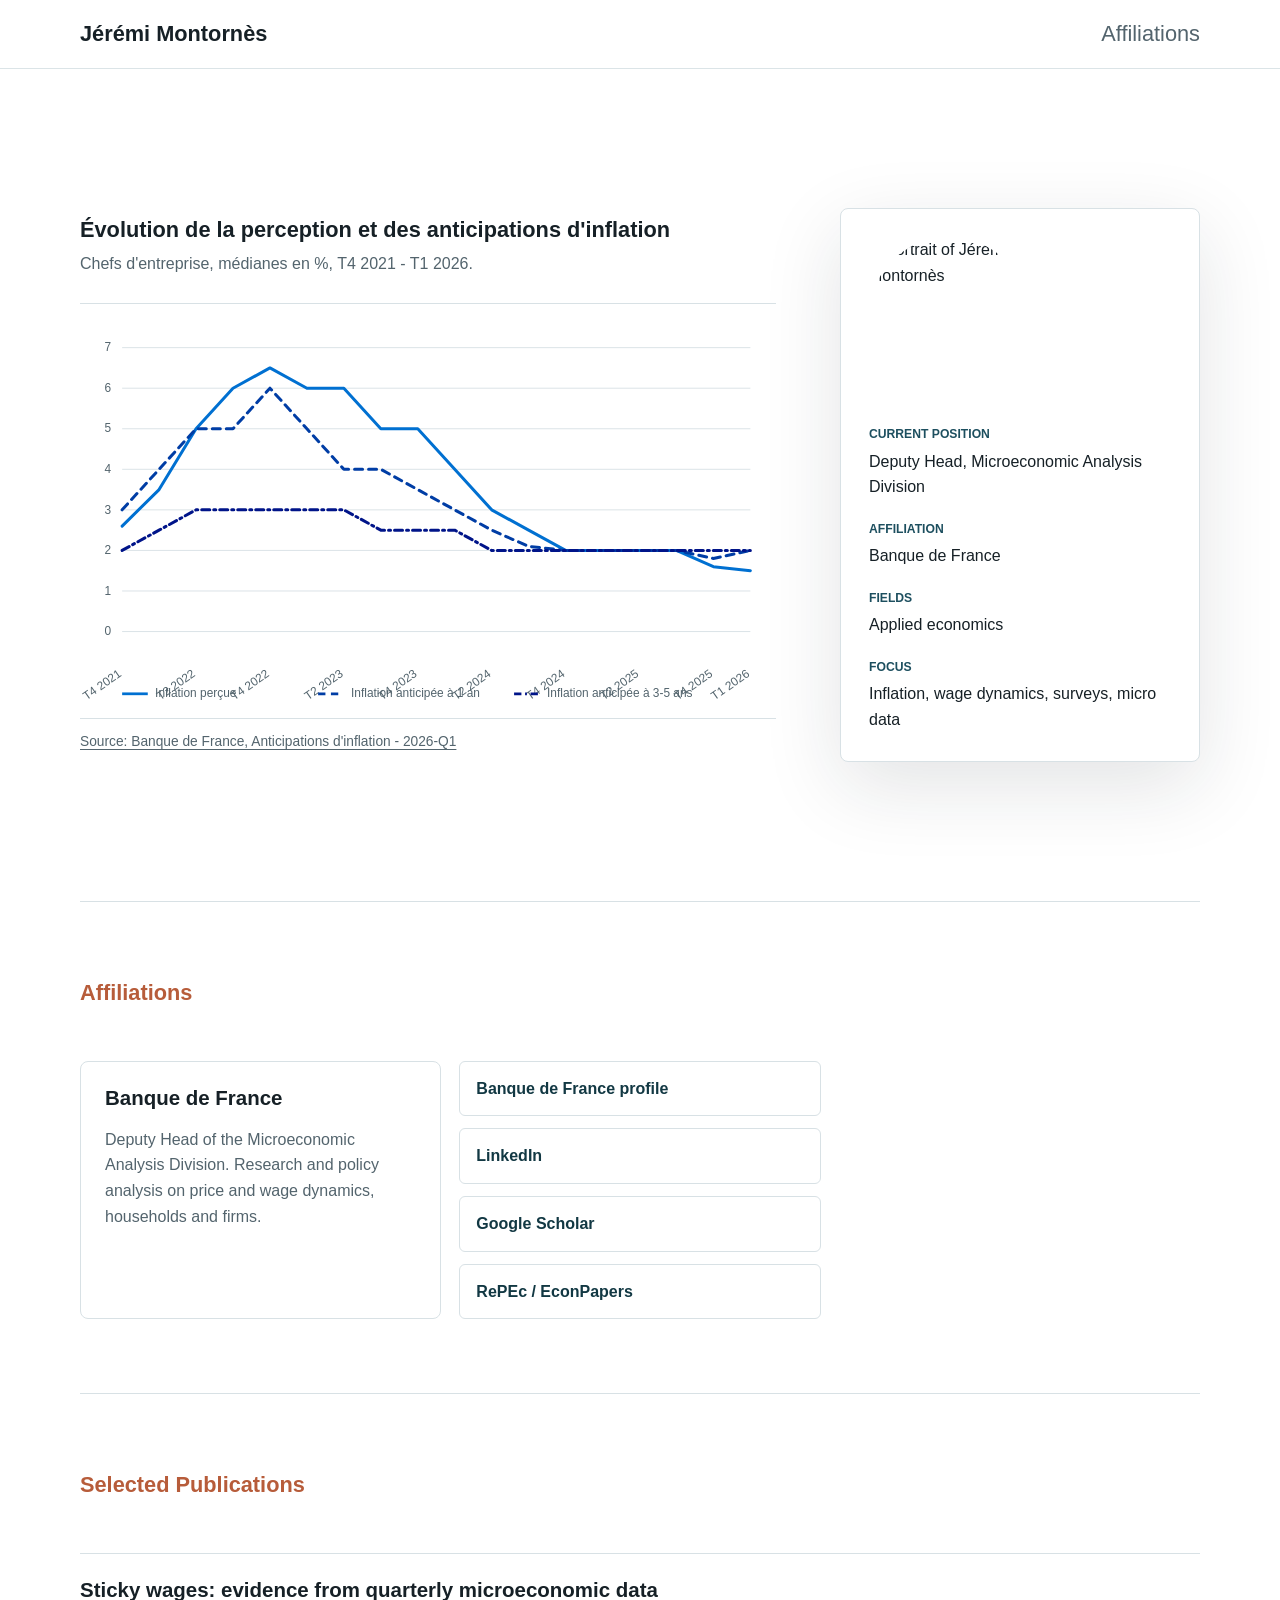
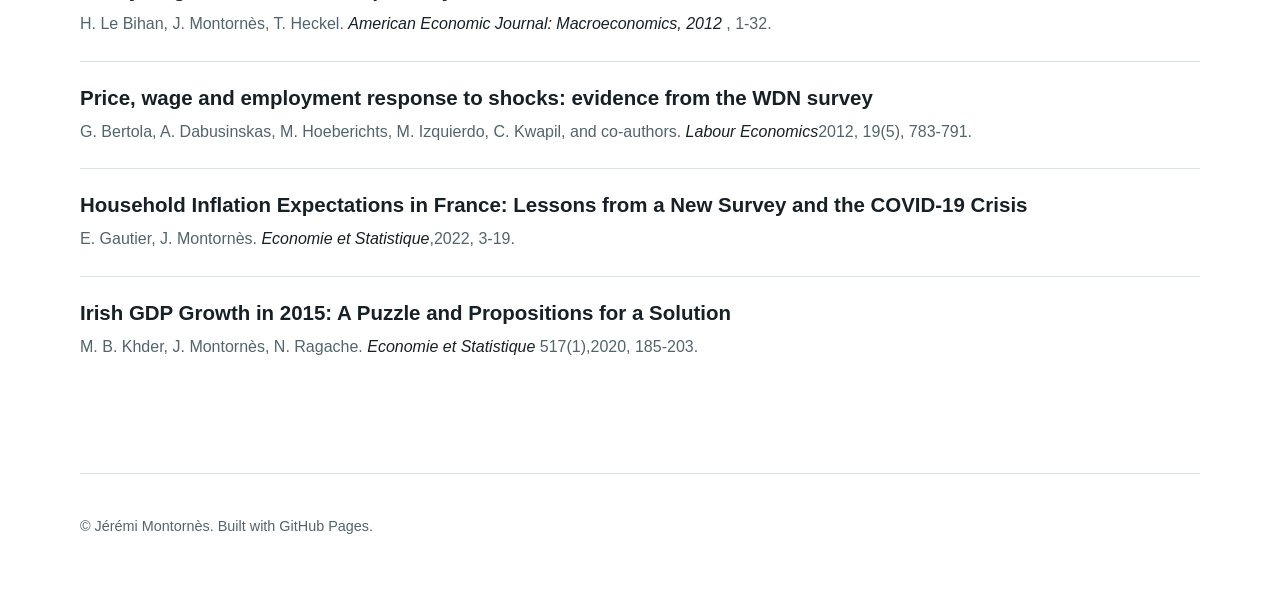
==== index.html @ 0c1a1289 "Remove chart label" ====
<!doctype html>
<html lang="en">
<head>
  <meta charset="utf-8">
  <meta name="viewport" content="width=device-width, initial-scale=1">
  <title>Jérémi Montornès | Applied Economist</title>
  <meta name="description" content="Jérémi Montornès is Deputy Head of the Microeconomic Analysis Division at Banque de France, working on inflation, wage dynamics, input-output models, and economic shocks.">
  <meta property="og:title" content="Jérémi Montornès | Applied Economist">
  <meta property="og:description" content="Research on inflation, wage dynamics, input-output analysis">
  <meta property="og:type" content="website">
  <meta name="theme-color" content="#1d4f5f">
  <link rel="stylesheet" href="styles.css">
</head>
<body>
  <header class="site-header">
    <nav class="nav" aria-label="Main navigation">
      <a class="brand" href="#top">Jérémi Montornès</a>
      <div class="nav-links">
        <a href="#affiliations">Affiliations</a>
      </div>
    </nav>
  </header>

  <main id="top">
    <section class="hero" aria-label="Introduction">
      <div class="hero-content">
        <section class="chart-card" aria-labelledby="inflation-chart-title">
          <div class="chart-heading">
            <h2 id="inflation-chart-title">Évolution de la perception et des anticipations d'inflation</h2>
            <p>Chefs d'entreprise, médianes en %, T4 2021 - T1 2026.</p>
          </div>
          <div class="chart-wrap">
            <svg id="inflation-chart" role="img" aria-label="Évolution de la perception et des anticipations d'inflation, médianes en pourcentage"></svg>
            <div class="chart-tooltip" id="chart-tooltip" aria-hidden="true"></div>
          </div>
          <a class="chart-source" href="https://www.banque-france.fr/fr/statistiques/inflation/anticipations-dinflation-2026-q1">Source: Banque de France, Anticipations d'inflation - 2026-Q1</a>
        </section>
      </div>
      <aside class="profile-panel" aria-label="Profile summary">
        <img src="https://avatars.githubusercontent.com/u/39963079?v=4" alt="Portrait of Jérémi Montornès" width="160" height="160">
        <dl>
          <div>
            <dt>Current position</dt>
            <dd>Deputy Head, Microeconomic Analysis Division</dd>
          </div>
          <div>
            <dt>Affiliation</dt>
            <dd>Banque de France</dd>
          </div>
          <div>
            <dt>Fields</dt>
            <dd>Applied economics</dd>
          </div>
          <div>
            <dt>Focus</dt>
            <dd>Inflation, wage dynamics, surveys, micro data</dd>
          </div>
        </dl>
      </aside>
    </section>

    <section class="section affiliations" id="affiliations" aria-label="Affiliations">
      <div class="section-heading">
        <p class="eyebrow">Affiliations</p>
      </div>
      <div class="affiliation-layout">
        <article class="affiliation-card">
          <h3>Banque de France</h3>
          <p>Deputy Head of the Microeconomic Analysis Division. Research and policy analysis on price and wage dynamics, households and firms.</p>
        </article>
        <div class="profile-links" aria-label="Professional profiles">
          <a href="https://www.banque-france.fr/en/jeremi-montornes">Banque de France profile</a>
          <a href="https://fr.linkedin.com/in/jeremi-montornes-631a492a8">LinkedIn</a>
          <a href="https://scholar.google.com/citations?user=63_15jwAAAAJ&hl=fr">Google Scholar</a>
          <a href="https://econpapers.repec.org/RAS/pmo1217.htm">RePEc / EconPapers</a>
        </div>
      </div>
    </section>

    <section class="section publications" id="publications" aria-label="Selected Publications">
      <div class="section-heading">
        <p class="eyebrow">Selected Publications</p>
      </div>
      <ol class="publication-list">
        <li>
          <h3>Sticky wages: evidence from quarterly microeconomic data</h3>
          <p>H. Le Bihan, J. Montornès, T. Heckel. <span>American Economic Journal: Macroeconomics, 2012 </span>, 1-32.</p>
        </li>
        <li>
          <h3>Price, wage and employment response to shocks: evidence from the WDN survey  </h3>
          <p>G. Bertola, A. Dabusinskas, M. Hoeberichts, M. Izquierdo, C. Kwapil, and co-authors. <span>Labour Economics</span>2012, 19(5), 783-791.</p>
        </li>
        <li>
          <h3>Household Inflation Expectations in France: Lessons from a New Survey and the COVID-19 Crisis  </h3>
          <p>E. Gautier, J. Montornès. <span>Economie et Statistique</span>,2022, 3-19.</p>
        </li>
        <li>
          <h3>Irish GDP Growth in 2015: A Puzzle and Propositions for a Solution  </h3>
          <p>M. B. Khder, J. Montornès, N. Ragache. <span>Economie et Statistique</span> 517(1),2020, 185-203.</p>
        </li>
      </ol>
    </section>

  </main>

  <footer class="footer">
    <p>© Jérémi Montornès. Built with GitHub Pages.</p>
  </footer>
  <script src="chart.js"></script>
</body>
</html>
---- styles.css ----
:root {
  color-scheme: light;
  --ink: #162026;
  --muted: #53646d;
  --line: #d8e1e5;
  --paper: #ffffff;
  --surface: #ffffff;
  --accent: #1d4f5f;
  --accent-strong: #123843;
  --warm: #b75c3a;
  --shadow: 0 24px 80px rgba(22, 32, 38, 0.12);
}

* {
  box-sizing: border-box;
}

html {
  scroll-behavior: smooth;
}

body {
  margin: 0;
  background: var(--paper);
  color: var(--ink);
  font-family: Arial, Helvetica, sans-serif;
  line-height: 1.6;
}

a {
  color: inherit;
  text-decoration-thickness: 0.08em;
  text-underline-offset: 0.22em;
}

.site-header {
  position: sticky;
  top: 0;
  z-index: 10;
  border-bottom: 1px solid rgba(216, 225, 229, 0.9);
  background: rgba(255, 255, 255, 0.92);
  backdrop-filter: blur(14px);
}

.nav {
  display: flex;
  align-items: center;
  justify-content: space-between;
  width: min(1120px, calc(100% - 40px));
  min-height: 68px;
  margin: 0 auto;
  gap: 24px;
}

.brand {
  font-size: 1.36rem;
  font-weight: 700;
  letter-spacing: 0;
  text-decoration: none;
}

.nav-links {
  display: flex;
  flex-wrap: wrap;
  gap: 18px;
  color: var(--muted);
  font-size: 1.36rem;
}

.nav-links a {
  text-decoration: none;
}

.nav-links a:hover {
  color: var(--accent);
}

.nav-links a[aria-current="page"] {
  color: var(--accent);
  font-weight: 700;
}

main {
  width: min(1120px, calc(100% - 40px));
  margin: 0 auto;
}

.hero {
  display: grid;
  grid-template-columns: minmax(0, 1fr) 360px;
  align-items: center;
  gap: 64px;
  min-height: calc(100vh - 68px);
  padding: 72px 0;
}

.hero-content {
  max-width: 720px;
}

.chart-card {
  width: 100%;
}

.chart-heading {
  max-width: 660px;
}

.chart-heading h2 {
  margin: 0;
  max-width: 660px;
  font-size: 1.36rem;
  line-height: 1.25;
}

.chart-heading p:last-child {
  margin: 8px 0 0;
  color: var(--muted);
}

.chart-wrap {
  position: relative;
  margin-top: 26px;
  border-top: 1px solid var(--line);
  border-bottom: 1px solid var(--line);
  padding: 18px 0 12px;
}

#inflation-chart {
  display: block;
  width: 100%;
  min-height: 360px;
}

.chart-grid {
  stroke: var(--line);
  stroke-width: 1;
}

.chart-axis-label,
.chart-legend-label {
  fill: var(--muted);
  font-size: 13px;
}

.chart-line {
  vector-effect: non-scaling-stroke;
}

.chart-tooltip {
  position: absolute;
  z-index: 2;
  display: grid;
  gap: 3px;
  width: 210px;
  border: 1px solid var(--line);
  border-radius: 6px;
  background: #ffffff;
  box-shadow: 0 12px 36px rgba(22, 32, 38, 0.12);
  padding: 10px 12px;
  color: var(--ink);
  font-size: 0.82rem;
  pointer-events: none;
}

.chart-tooltip[aria-hidden="true"] {
  display: none;
}

.chart-source {
  display: inline-block;
  margin-top: 12px;
  color: var(--muted);
  font-size: 0.86rem;
}

.eyebrow {
  margin: 0 0 14px;
  color: var(--warm);
  font-size: 1.36rem;
  font-weight: 700;
  letter-spacing: 0;
}

h1,
h2,
h3,
p {
  overflow-wrap: anywhere;
}

h1 {
  margin: 0;
  max-width: 880px;
  font-size: clamp(3.4rem, 7vw, 7rem);
  line-height: 0.96;
  letter-spacing: 0;
}

.lead {
  max-width: 660px;
  margin: 28px 0 0;
  color: var(--muted);
  font-size: 1.36rem;
}

.hero-actions {
  display: flex;
  flex-wrap: wrap;
  gap: 12px;
  margin-top: 34px;
}

.button {
  display: inline-flex;
  align-items: center;
  min-height: 46px;
  border: 1px solid var(--accent);
  border-radius: 6px;
  padding: 10px 18px;
  font-size: 0.94rem;
  font-weight: 700;
  text-decoration: none;
}

.button.primary {
  background: var(--accent);
  color: #ffffff;
}

.button.secondary {
  color: var(--accent-strong);
}

.button:hover {
  transform: translateY(-1px);
}

.profile-panel {
  border: 1px solid var(--line);
  border-radius: 8px;
  background: var(--surface);
  box-shadow: var(--shadow);
  padding: 28px;
}

.profile-panel img {
  display: block;
  width: 160px;
  height: 160px;
  border-radius: 50%;
  margin-bottom: 28px;
  object-fit: cover;
}

dl,
dd {
  margin: 0;
}

.profile-panel dl {
  display: grid;
  gap: 20px;
}

dt {
  color: var(--accent);
  font-size: 0.76rem;
  font-weight: 700;
  text-transform: uppercase;
}

dd {
  margin-top: 4px;
  color: var(--ink);
}

.section {
  border-top: 1px solid var(--line);
  padding: 74px 0;
}

.section-heading {
  display: grid;
  grid-template-columns: 260px minmax(0, 1fr);
  gap: 48px;
  align-items: start;
  margin-bottom: 36px;
}

h2 {
  margin: 0;
  max-width: 780px;
  font-size: clamp(2rem, 4vw, 3.6rem);
  line-height: 1.05;
  letter-spacing: 0;
}

.research-grid,
.affiliation-layout {
  display: grid;
  grid-template-columns: repeat(3, minmax(0, 1fr));
  gap: 18px;
}

.research-grid article,
.affiliation-card {
  min-height: 210px;
  border: 1px solid var(--line);
  border-radius: 8px;
  background: rgba(255, 255, 255, 0.72);
  padding: 24px;
}

.affiliation-layout {
  align-items: stretch;
}

.profile-links {
  display: grid;
  align-content: start;
  gap: 12px;
}

.profile-links a {
  border: 1px solid var(--line);
  border-radius: 6px;
  background: var(--surface);
  padding: 14px 16px;
  color: var(--accent-strong);
  font-weight: 700;
  text-decoration: none;
}

.profile-links a:hover,
.contact-links a:hover {
  border-color: var(--accent);
  color: var(--accent);
}

h3 {
  margin: 0;
  font-size: 1.28rem;
  line-height: 1.22;
  letter-spacing: 0;
}

.research-grid p,
.affiliation-card p,
.publication-list p {
  color: var(--muted);
}

.publication-list {
  display: grid;
  gap: 0;
  padding: 0;
  list-style: none;
}

.publication-list li {
  border-top: 1px solid var(--line);
  padding: 24px 0;
}

.publication-list p {
  margin: 8px 0 0;
}

.publication-list span {
  color: var(--ink);
  font-style: italic;
}

.contact {
  display: flex;
  align-items: center;
  justify-content: space-between;
  gap: 28px;
}

.contact-links {
  display: flex;
  flex-wrap: wrap;
  gap: 12px;
}

.contact-links a {
  border: 1px solid var(--line);
  border-radius: 6px;
  background: var(--surface);
  padding: 10px 14px;
  font-weight: 700;
  text-decoration: none;
}

.footer {
  width: min(1120px, calc(100% - 40px));
  margin: 0 auto;
  border-top: 1px solid var(--line);
  padding: 26px 0 38px;
  color: var(--muted);
  font-size: 0.9rem;
}

@media (max-width: 880px) {
  .nav {
    align-items: flex-start;
    flex-direction: column;
    justify-content: center;
    padding: 14px 0;
  }

  .hero {
    grid-template-columns: 1fr;
    gap: 36px;
    min-height: auto;
    padding: 54px 0;
  }

  .section-heading {
    grid-template-columns: 1fr;
    gap: 12px;
  }

  .research-grid,
  .affiliation-layout {
    grid-template-columns: 1fr;
  }

  .research-grid article,
  .affiliation-card {
    min-height: 0;
  }

  #inflation-chart {
    min-height: 300px;
  }

  .contact {
    align-items: flex-start;
    flex-direction: column;
  }

}

@media (max-width: 560px) {
  .nav,
  main,
  .footer {
    width: min(100% - 28px, 1120px);
  }

  .nav-links {
    gap: 12px;
    font-size: 0.86rem;
  }

  h1 {
    font-size: 3.1rem;
  }

  .lead {
    font-size: 1.16rem;
  }

  .profile-panel {
    padding: 22px;
  }

}
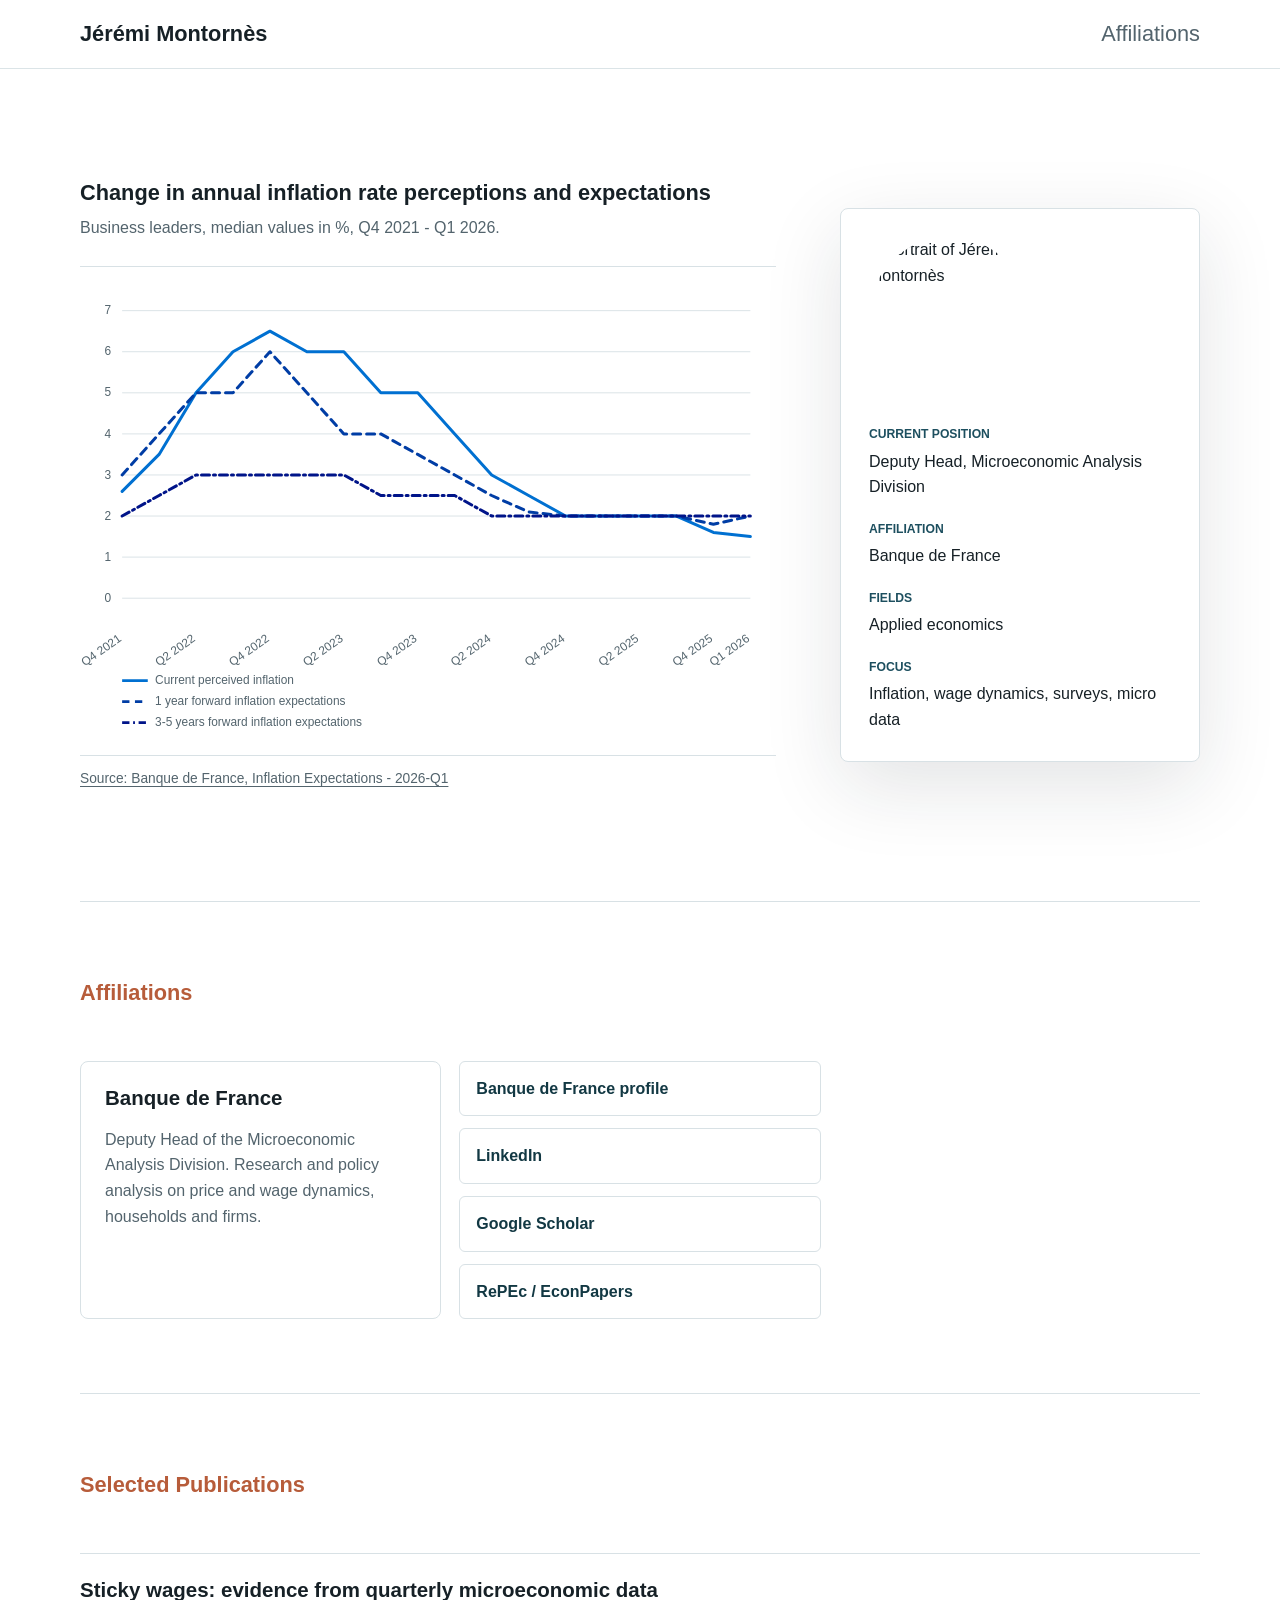
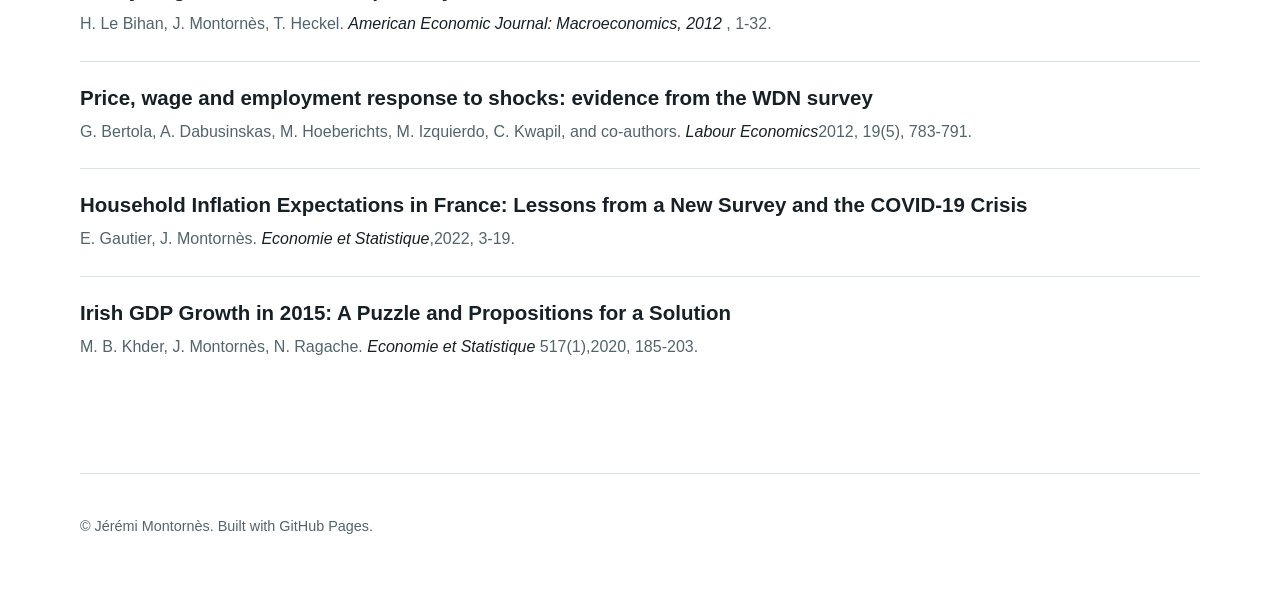
==== commit da404752: "Translate inflation chart to English" ====
--- a/index.html
+++ b/index.html
@@ -26,14 +26,14 @@
       <div class="hero-content">
         <section class="chart-card" aria-labelledby="inflation-chart-title">
           <div class="chart-heading">
-            <h2 id="inflation-chart-title">Évolution de la perception et des anticipations d'inflation</h2>
-            <p>Chefs d'entreprise, médianes en %, T4 2021 - T1 2026.</p>
+            <h2 id="inflation-chart-title">Change in annual inflation rate perceptions and expectations</h2>
+            <p>Business leaders, median values in %, Q4 2021 - Q1 2026.</p>
           </div>
           <div class="chart-wrap">
-            <svg id="inflation-chart" role="img" aria-label="Évolution de la perception et des anticipations d'inflation, médianes en pourcentage"></svg>
+            <svg id="inflation-chart" role="img" aria-label="Change in annual inflation rate perceptions and expectations, median values in percent"></svg>
             <div class="chart-tooltip" id="chart-tooltip" aria-hidden="true"></div>
           </div>
-          <a class="chart-source" href="https://www.banque-france.fr/fr/statistiques/inflation/anticipations-dinflation-2026-q1">Source: Banque de France, Anticipations d'inflation - 2026-Q1</a>
+          <a class="chart-source" href="https://www.banque-france.fr/en/statistics/inflation/inflation-expectations-2026-q1">Source: Banque de France, Inflation Expectations - 2026-Q1</a>
         </section>
       </div>
       <aside class="profile-panel" aria-label="Profile summary">
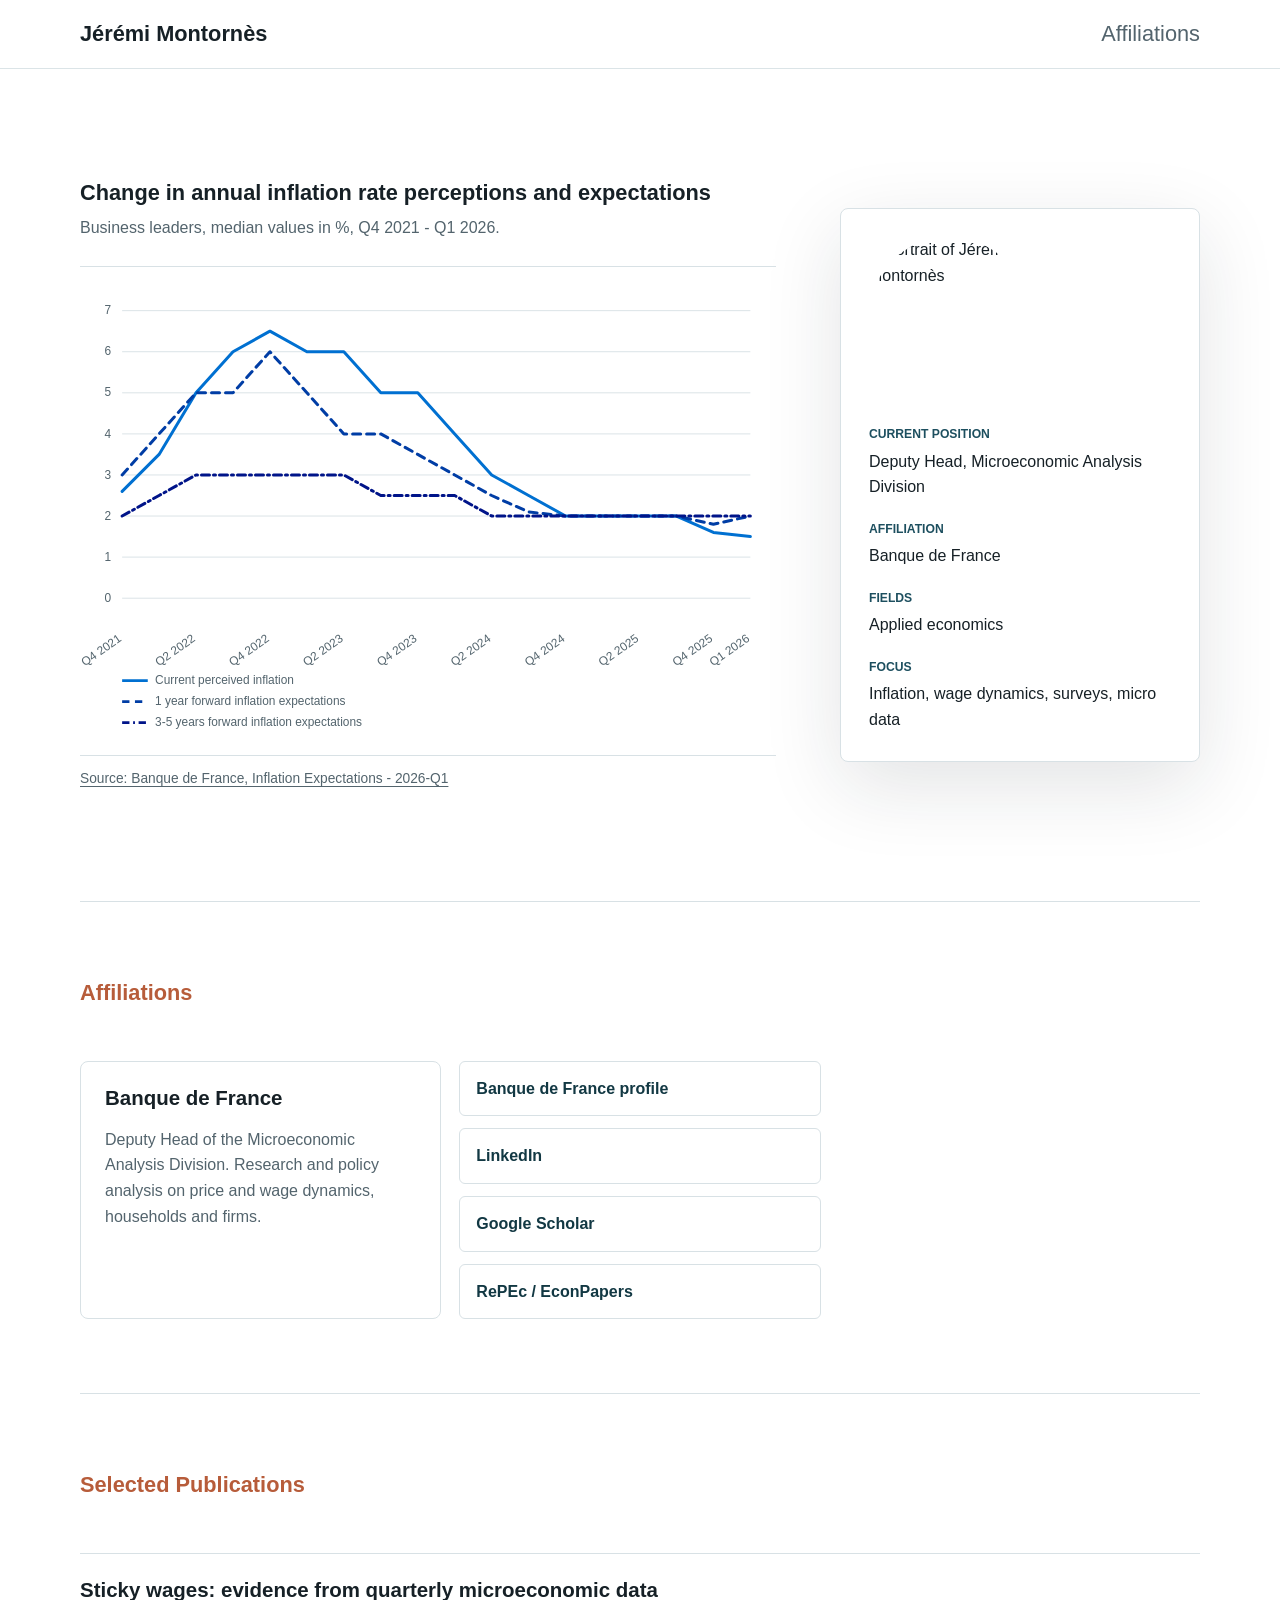
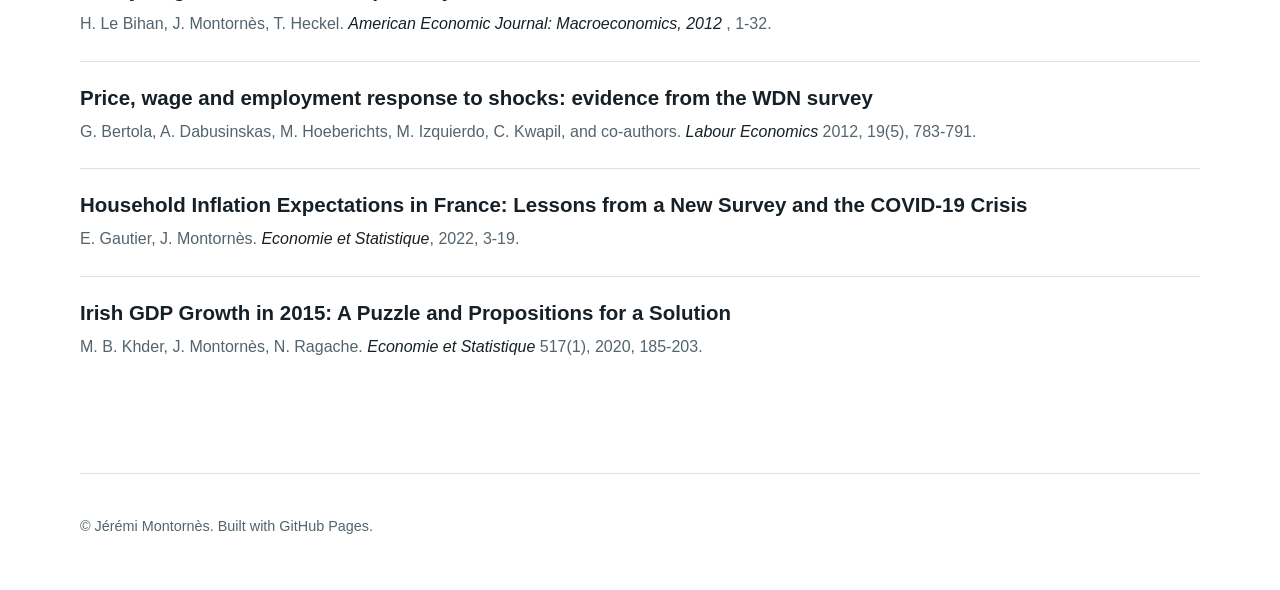
==== commit 7026e415: "Update index.html" ====
--- a/index.html
+++ b/index.html
@@ -88,15 +88,15 @@
         </li>
         <li>
           <h3>Price, wage and employment response to shocks: evidence from the WDN survey  </h3>
-          <p>G. Bertola, A. Dabusinskas, M. Hoeberichts, M. Izquierdo, C. Kwapil, and co-authors. <span>Labour Economics</span>2012, 19(5), 783-791.</p>
+          <p>G. Bertola, A. Dabusinskas, M. Hoeberichts, M. Izquierdo, C. Kwapil, and co-authors. <span>Labour Economics</span> 2012, 19(5), 783-791.</p>
         </li>
         <li>
           <h3>Household Inflation Expectations in France: Lessons from a New Survey and the COVID-19 Crisis  </h3>
-          <p>E. Gautier, J. Montornès. <span>Economie et Statistique</span>,2022, 3-19.</p>
+          <p>E. Gautier, J. Montornès. <span>Economie et Statistique</span>, 2022, 3-19.</p>
         </li>
         <li>
           <h3>Irish GDP Growth in 2015: A Puzzle and Propositions for a Solution  </h3>
-          <p>M. B. Khder, J. Montornès, N. Ragache. <span>Economie et Statistique</span> 517(1),2020, 185-203.</p>
+          <p>M. B. Khder, J. Montornès, N. Ragache. <span>Economie et Statistique</span> 517(1), 2020, 185-203.</p>
         </li>
       </ol>
     </section>
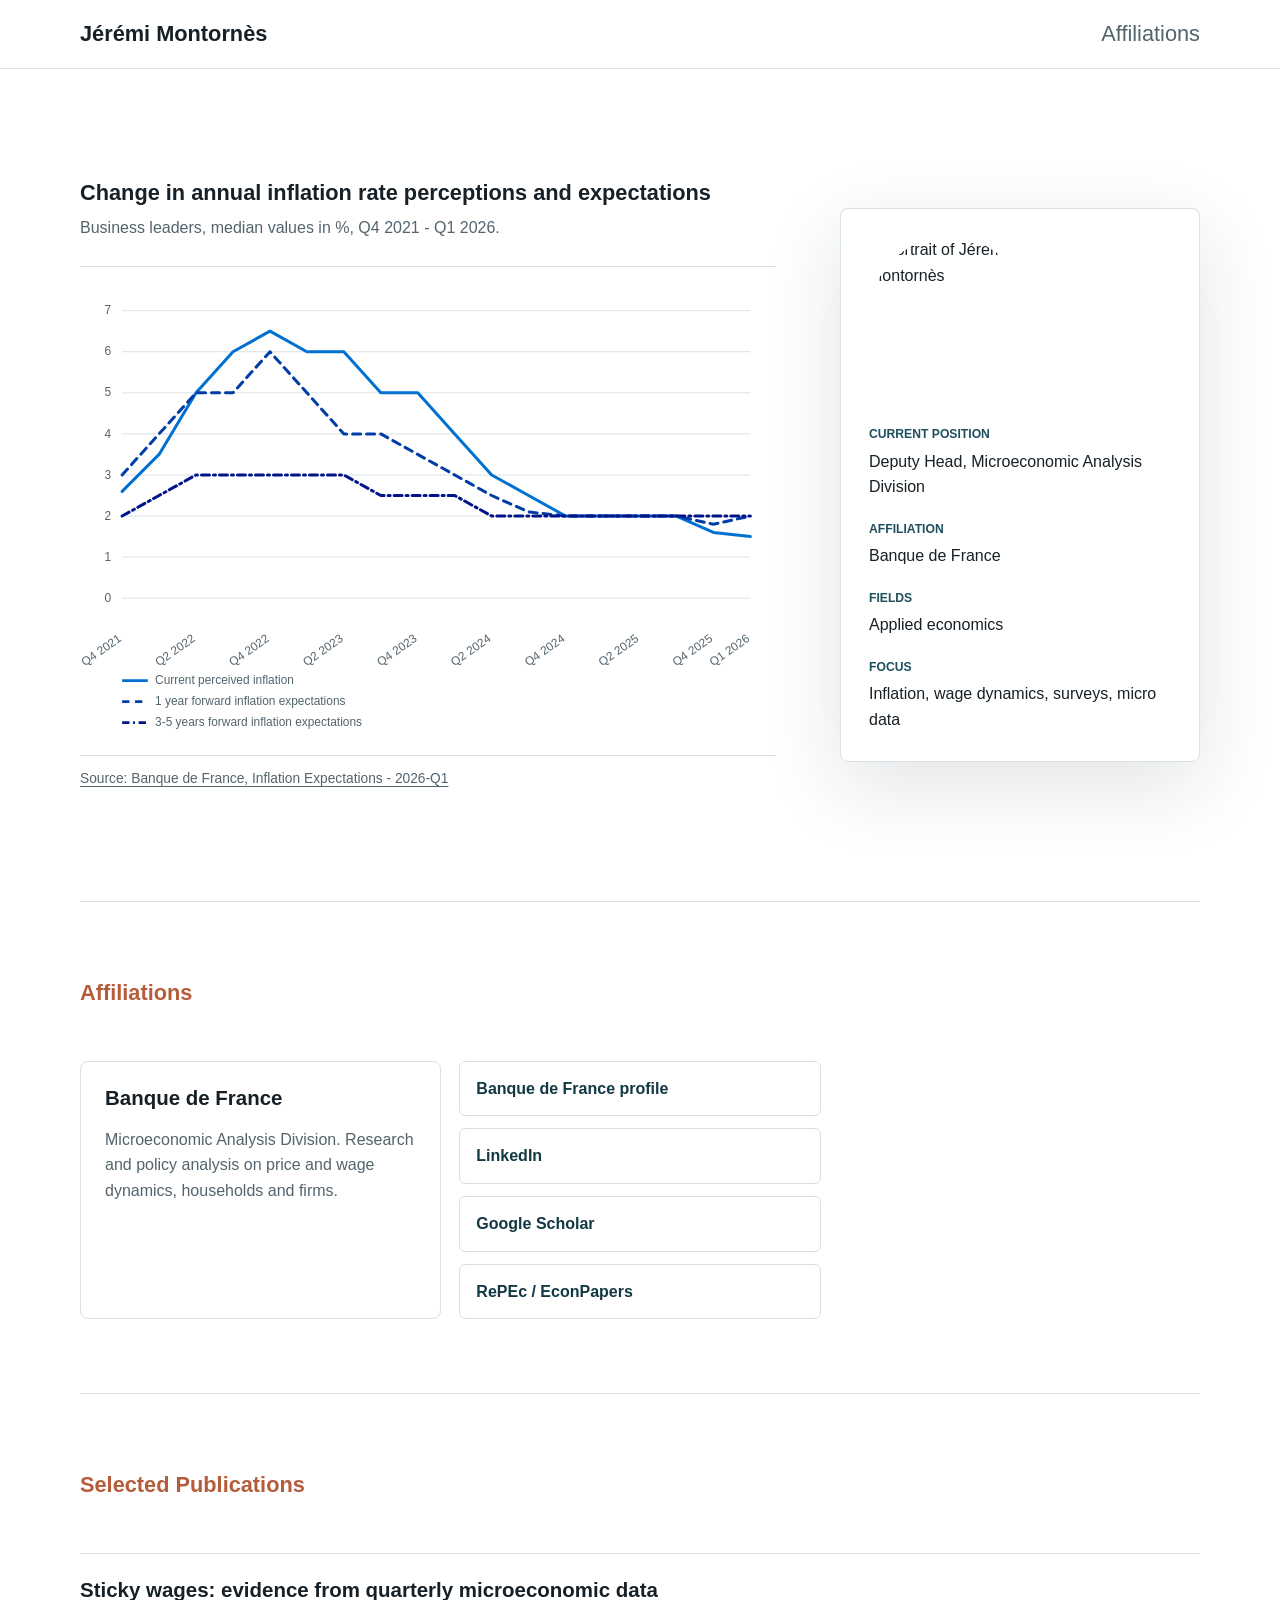
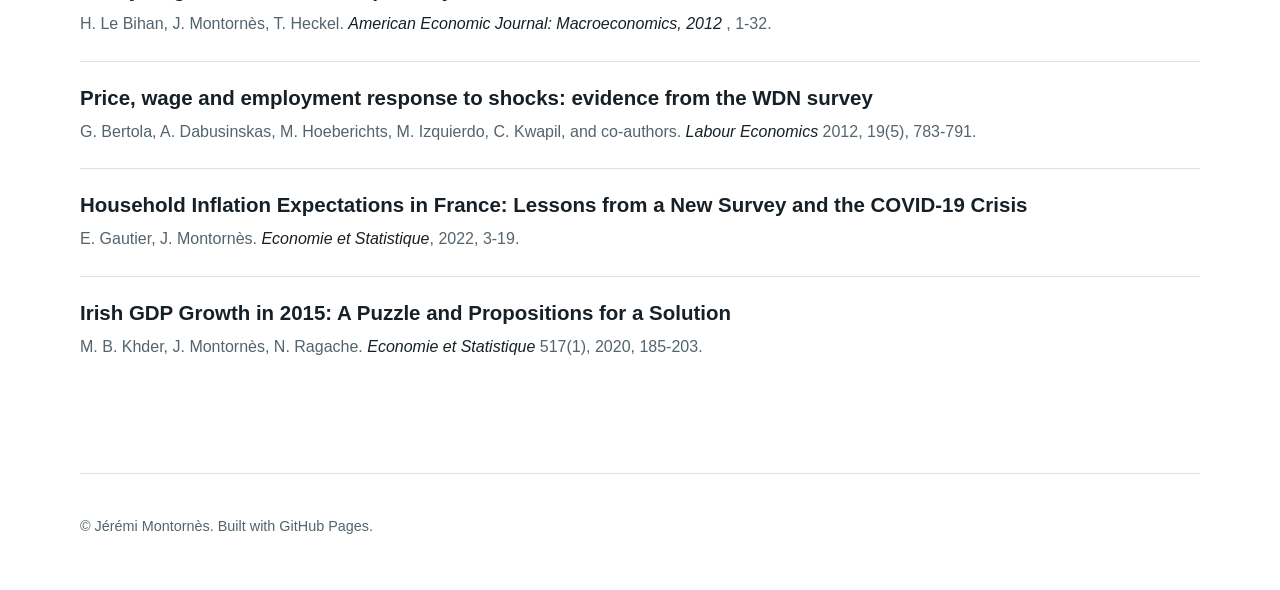
==== commit 3c805941: "Update Banque de France affiliation text" ====
--- a/index.html
+++ b/index.html
@@ -66,7 +66,7 @@
       <div class="affiliation-layout">
         <article class="affiliation-card">
           <h3>Banque de France</h3>
-          <p>Deputy Head of the Microeconomic Analysis Division. Research and policy analysis on price and wage dynamics, households and firms.</p>
+          <p>Microeconomic Analysis Division. Research and policy analysis on price and wage dynamics, households and firms.</p>
         </article>
         <div class="profile-links" aria-label="Professional profiles">
           <a href="https://www.banque-france.fr/en/jeremi-montornes">Banque de France profile</a>
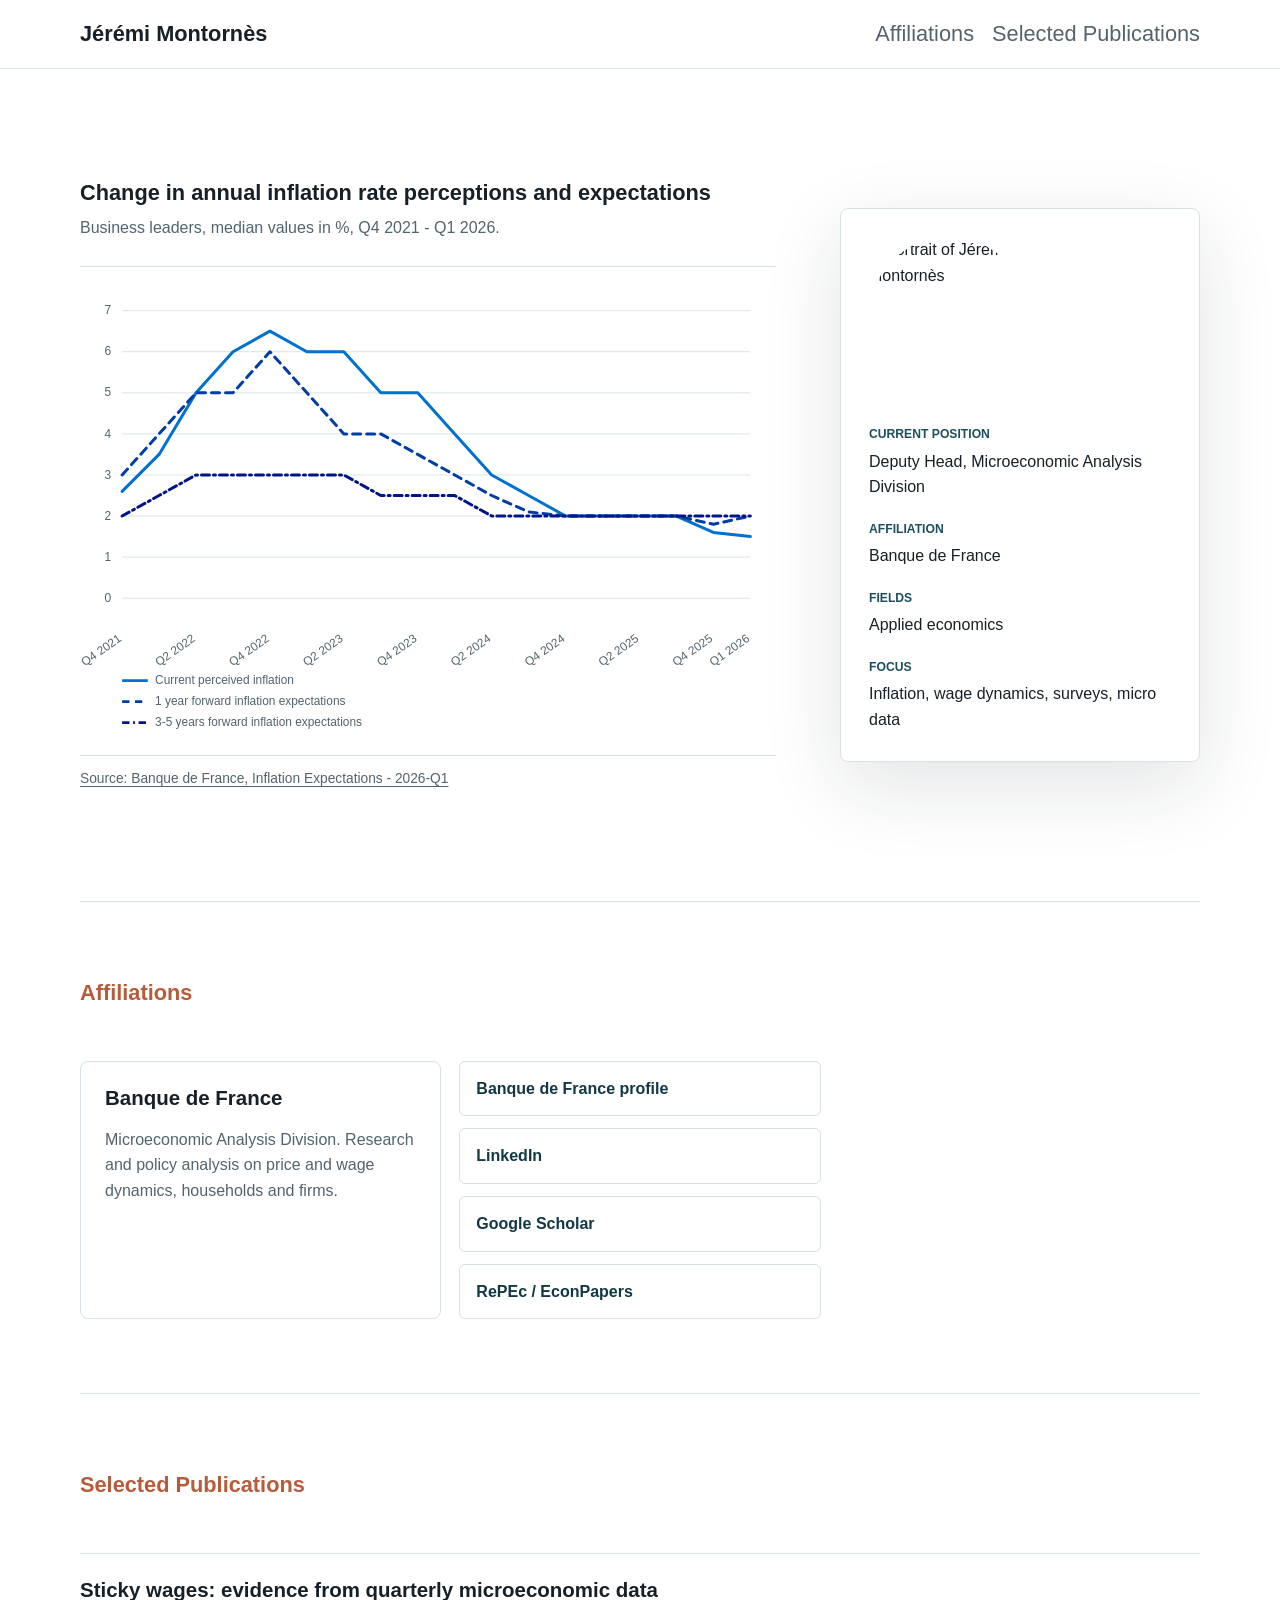
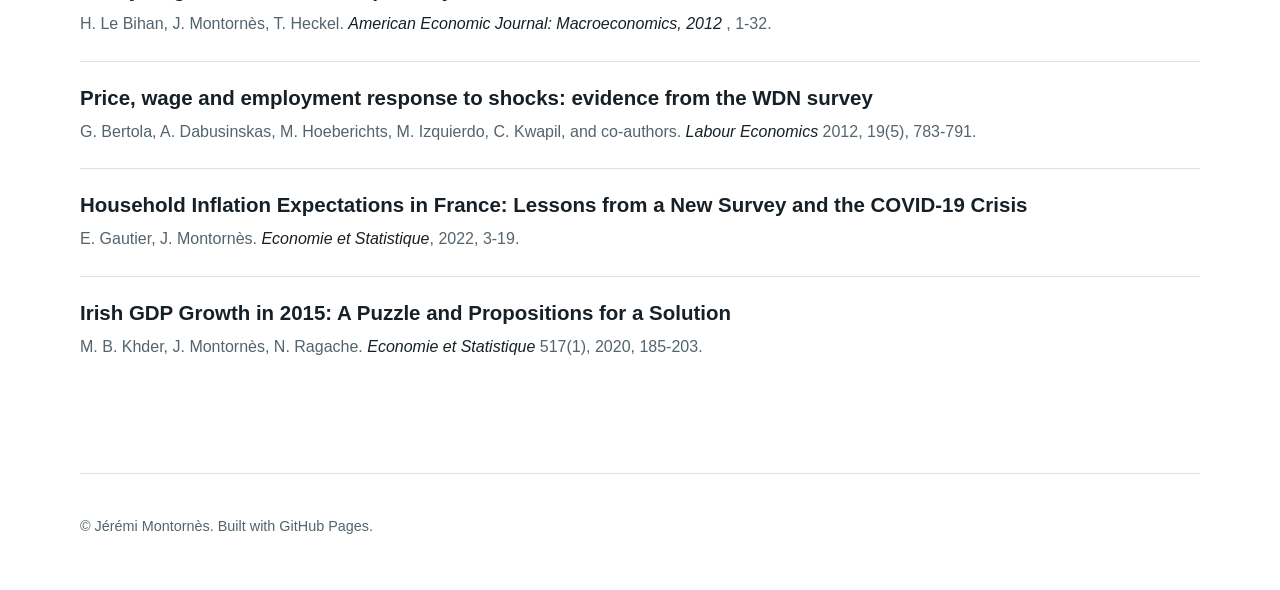
==== commit f92bba83: "Add publications nav link" ====
--- a/index.html
+++ b/index.html
@@ -9,6 +9,7 @@
   <meta property="og:description" content="Research on inflation, wage dynamics, input-output analysis">
   <meta property="og:type" content="website">
   <meta name="theme-color" content="#1d4f5f">
+  <meta name="google-site-verification" content="Cj-CsRQzEz1wxa2NeWhUy4VmDTP6TDuflJuHAbQG8jA">
   <link rel="stylesheet" href="styles.css">
 </head>
 <body>
@@ -17,6 +18,7 @@
       <a class="brand" href="#top">Jérémi Montornès</a>
       <div class="nav-links">
         <a href="#affiliations">Affiliations</a>
+        <a href="#publications">Selected Publications</a>
       </div>
     </nav>
   </header>
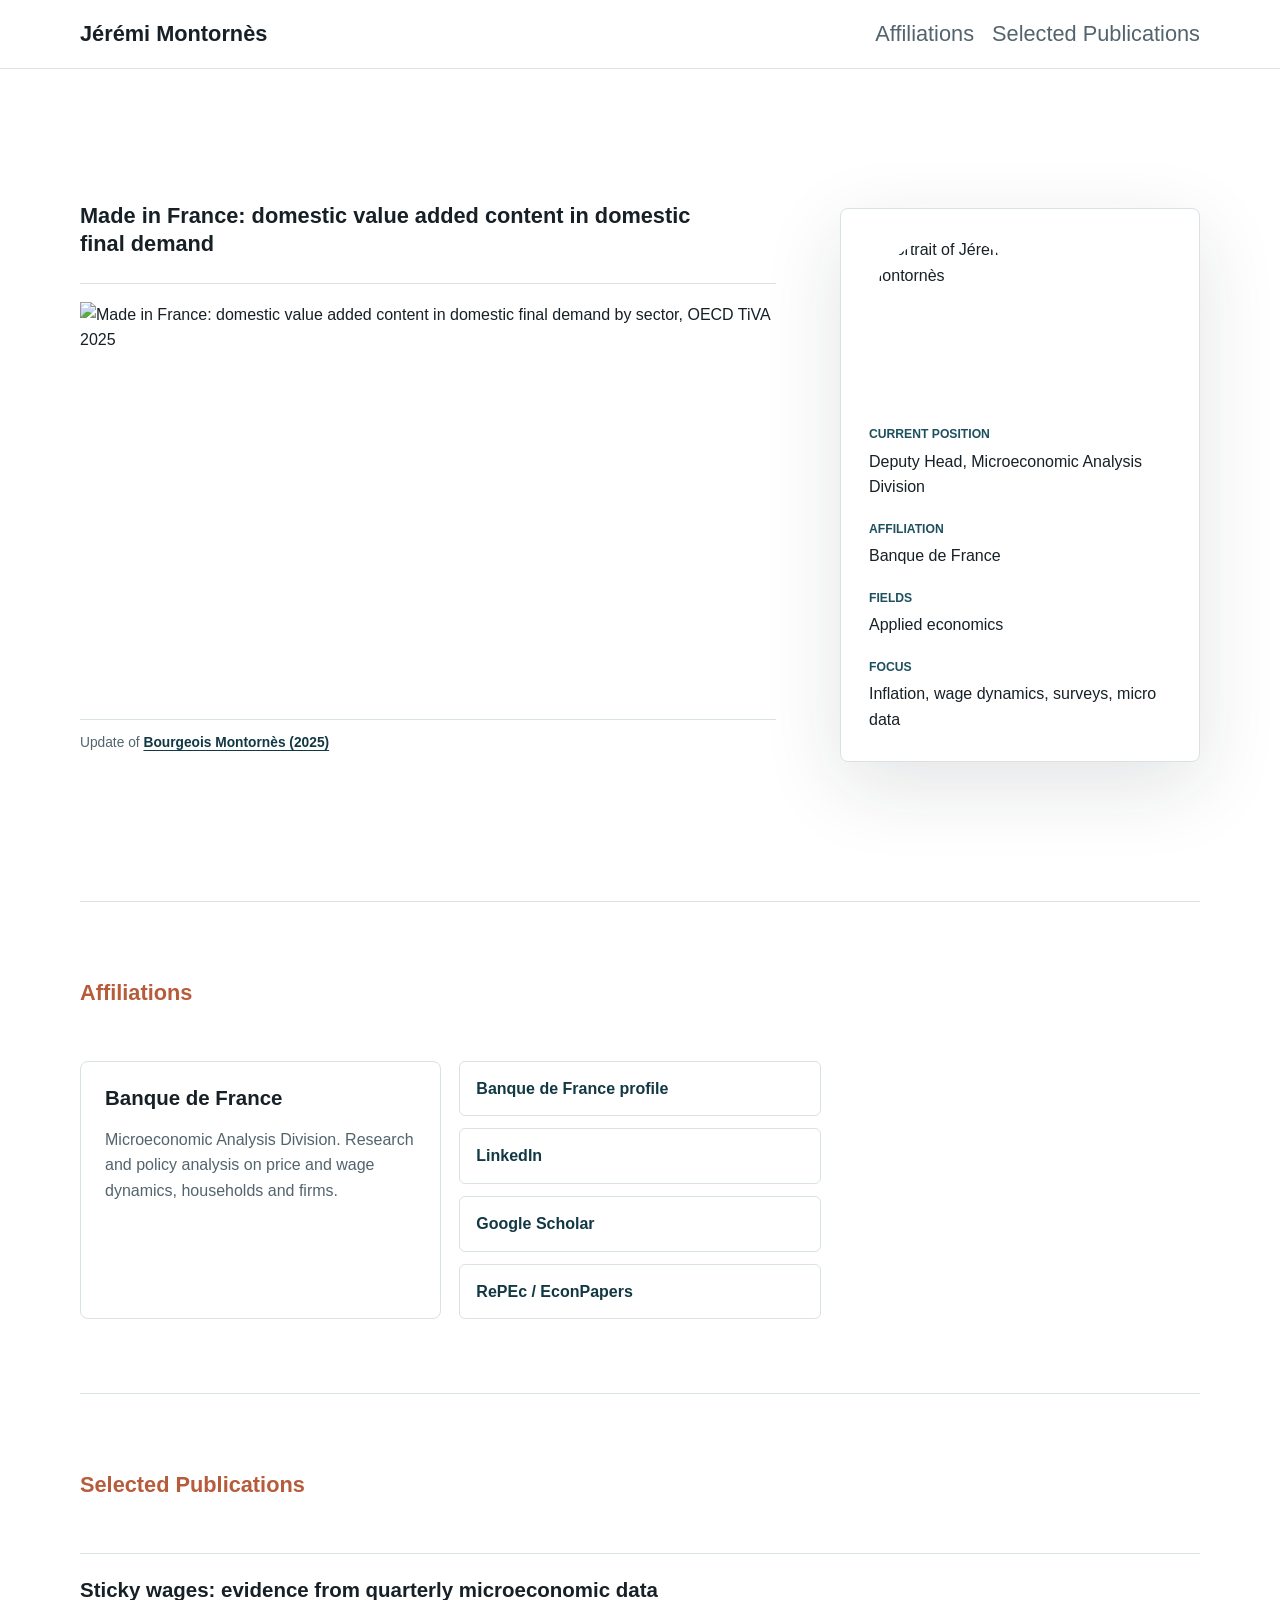
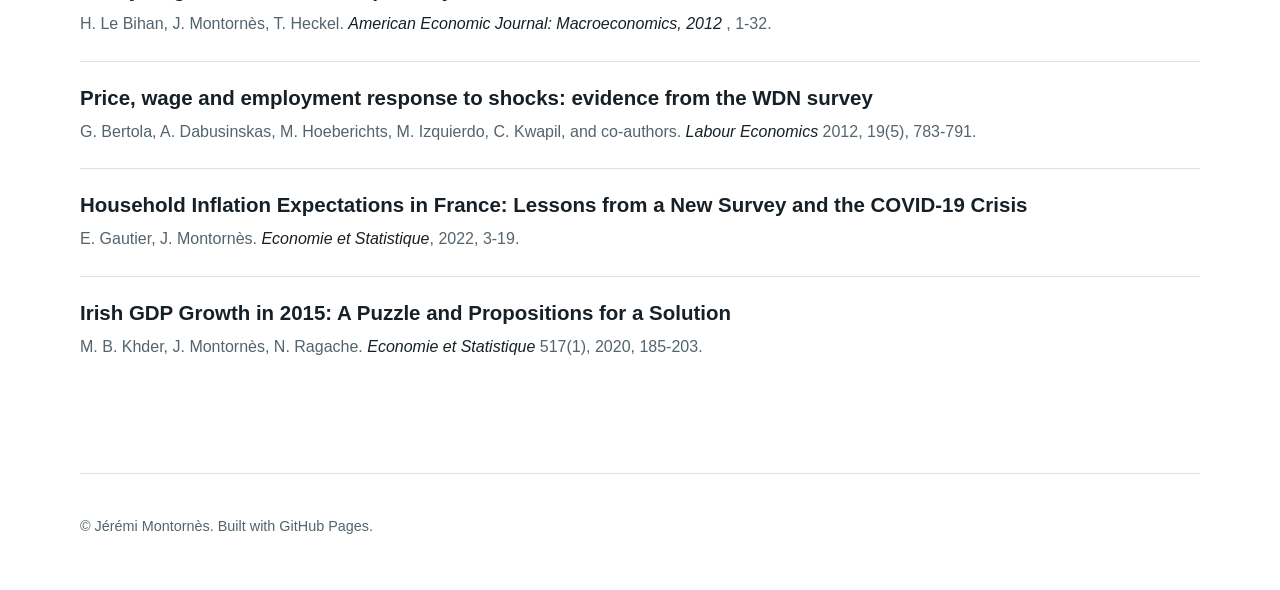
==== commit e7a4aa58: "Update homepage Made in France chart" ====
--- a/index.html
+++ b/index.html
@@ -26,16 +26,22 @@
   <main id="top">
     <section class="hero" aria-label="Introduction">
       <div class="hero-content">
-        <section class="chart-card" aria-labelledby="inflation-chart-title">
+        <section class="chart-card" aria-labelledby="made-in-france-chart-title">
           <div class="chart-heading">
-            <h2 id="inflation-chart-title">Change in annual inflation rate perceptions and expectations</h2>
-            <p>Business leaders, median values in %, Q4 2021 - Q1 2026.</p>
+            <h2 id="made-in-france-chart-title">Made in France: domestic value added content in domestic final demand</h2>
           </div>
           <div class="chart-wrap">
-            <svg id="inflation-chart" role="img" aria-label="Change in annual inflation rate perceptions and expectations, median values in percent"></svg>
-            <div class="chart-tooltip" id="chart-tooltip" aria-hidden="true"></div>
+            <img
+              class="made-in-france-chart"
+              src="https://raw.githubusercontent.com/JeremiMontornes/madeIn/main/figures/french_va_content_in_french_internal_final_demand_by_sector_TiVA.png"
+              alt="Made in France: domestic value added content in domestic final demand by sector, OECD TiVA 2025"
+              width="2200"
+              height="1280">
           </div>
-          <a class="chart-source" href="https://www.banque-france.fr/en/statistics/inflation/inflation-expectations-2026-q1">Source: Banque de France, Inflation Expectations - 2026-Q1</a>
+          <p class="chart-source">
+            Update of
+            <a href="https://www.banque-france.fr/en/publications-and-statistics/publications/made-france-and-reshoring-multi-regional-input-output-tables">Bourgeois Montornès (2025)</a>
+          </p>
         </section>
       </div>
       <aside class="profile-panel" aria-label="Profile summary">
@@ -108,6 +114,5 @@
   <footer class="footer">
     <p>© Jérémi Montornès. Built with GitHub Pages.</p>
   </footer>
-  <script src="chart.js"></script>
 </body>
 </html>
--- a/styles.css
+++ b/styles.css
@@ -132,6 +132,12 @@
   min-height: 360px;
 }
 
+.made-in-france-chart {
+  display: block;
+  width: 100%;
+  height: auto;
+}
+
 .chart-grid {
   stroke: var(--line);
   stroke-width: 1;
@@ -174,6 +180,11 @@
   font-size: 0.86rem;
 }
 
+.chart-source a {
+  color: var(--accent-strong);
+  font-weight: 700;
+}
+
 .eyebrow {
   margin: 0 0 14px;
   color: var(--warm);
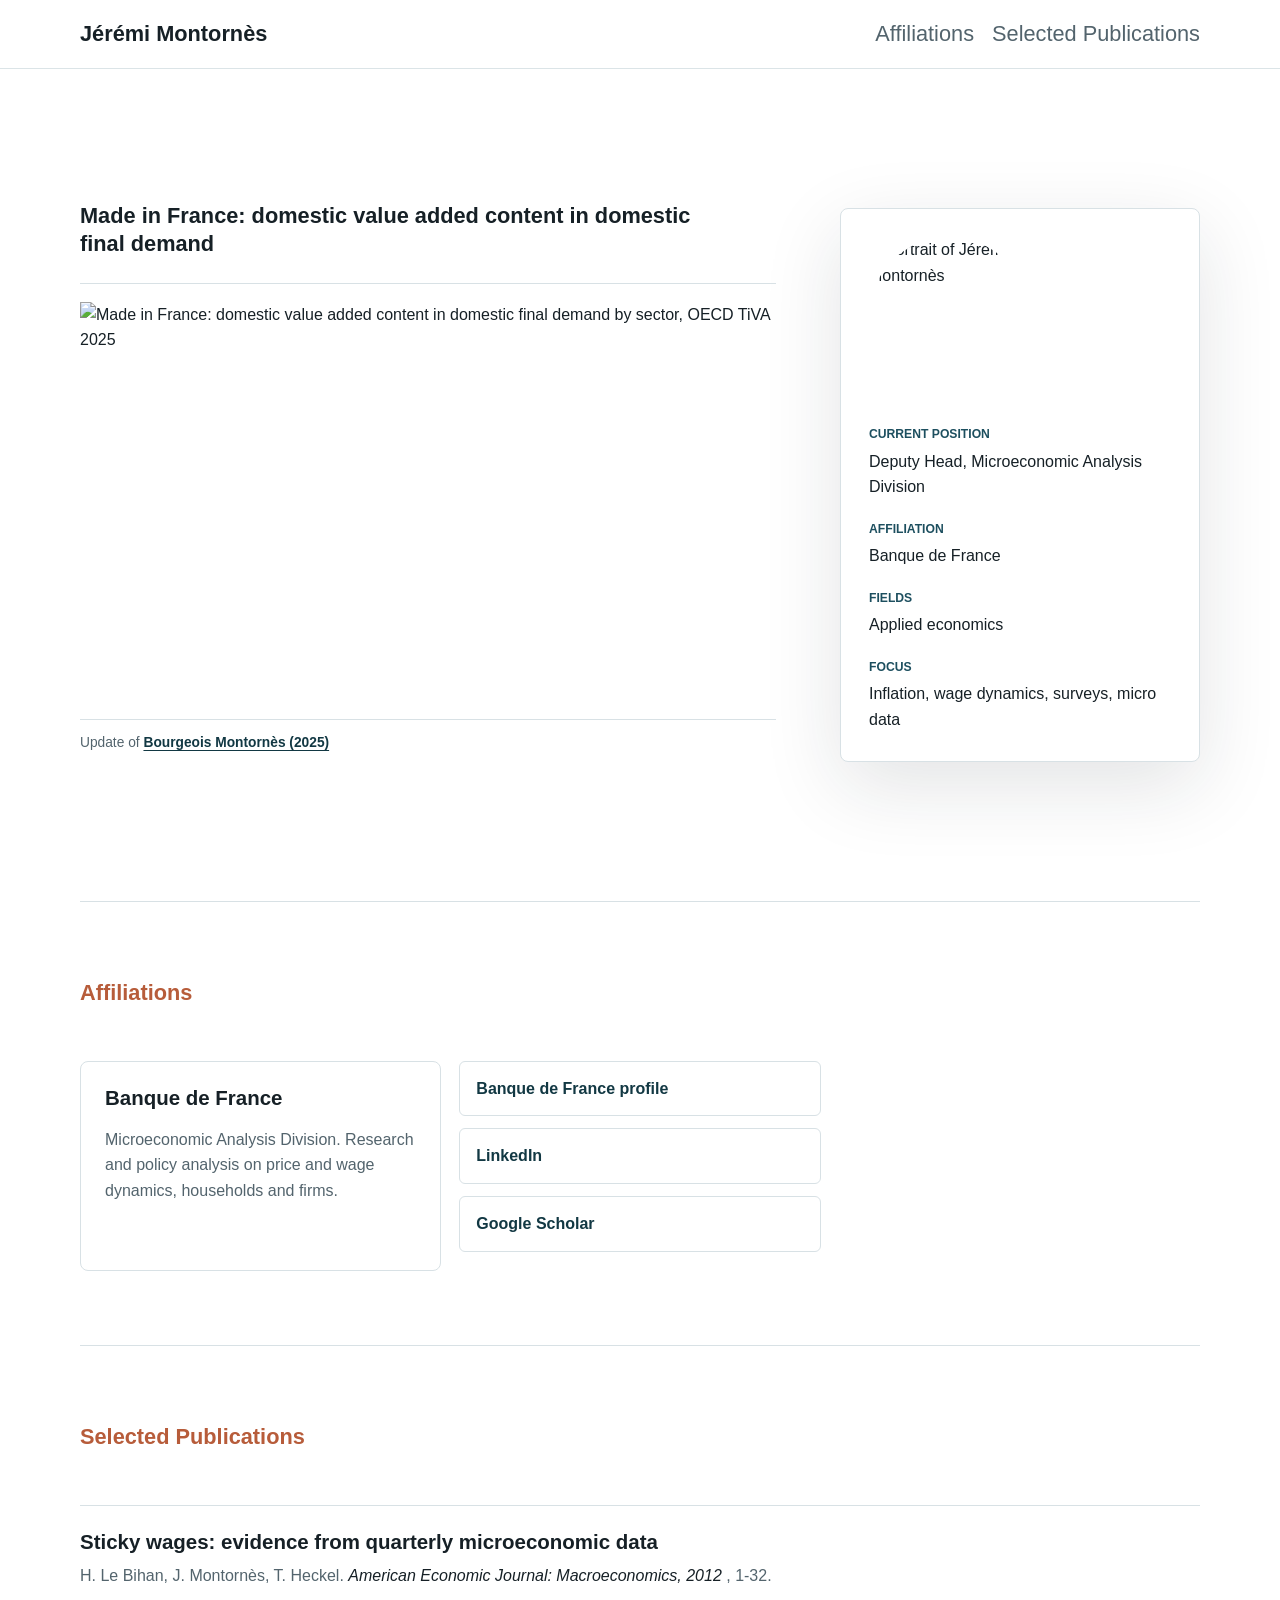
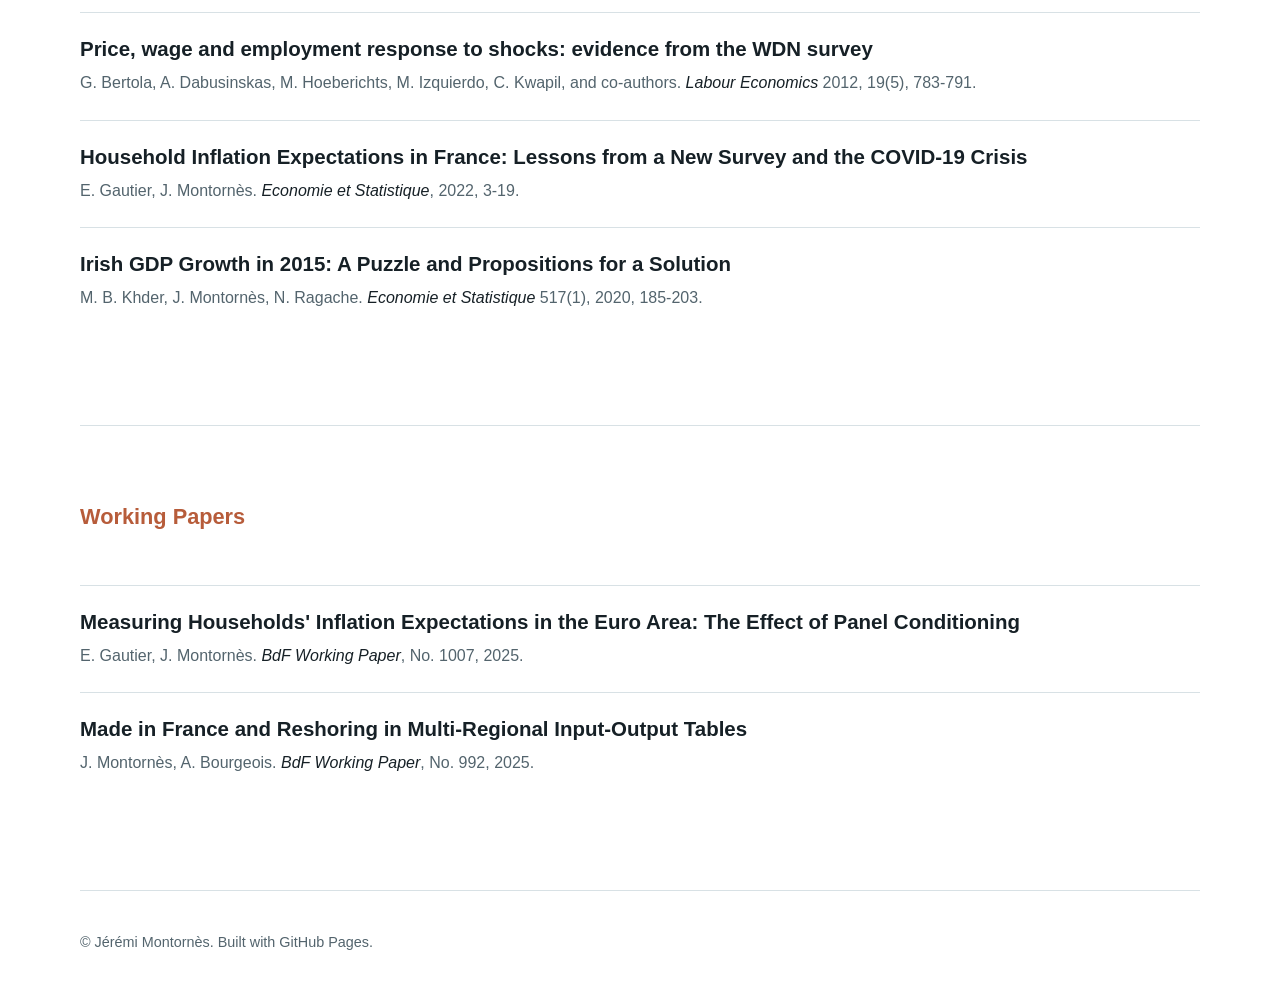
==== commit fbe0460c: "Update personal site publications" ====
--- a/index.html
+++ b/index.html
@@ -80,7 +80,6 @@
           <a href="https://www.banque-france.fr/en/jeremi-montornes">Banque de France profile</a>
           <a href="https://fr.linkedin.com/in/jeremi-montornes-631a492a8">LinkedIn</a>
           <a href="https://scholar.google.com/citations?user=63_15jwAAAAJ&hl=fr">Google Scholar</a>
-          <a href="https://econpapers.repec.org/RAS/pmo1217.htm">RePEc / EconPapers</a>
         </div>
       </div>
     </section>
@@ -109,6 +108,22 @@
       </ol>
     </section>
 
+    <section class="section publications" id="working-papers" aria-label="Working Papers">
+      <div class="section-heading">
+        <p class="eyebrow">Working Papers</p>
+      </div>
+      <ol class="publication-list">
+        <li>
+          <h3>Measuring Households' Inflation Expectations in the Euro Area: The Effect of Panel Conditioning</h3>
+          <p>E. Gautier, J. Montornès. <span>BdF Working Paper</span>, No. 1007, 2025.</p>
+        </li>
+        <li>
+          <h3>Made in France and Reshoring in Multi-Regional Input-Output Tables</h3>
+          <p>J. Montornès, A. Bourgeois. <span>BdF Working Paper</span>, No. 992, 2025.</p>
+        </li>
+      </ol>
+    </section>
+
   </main>
 
   <footer class="footer">
